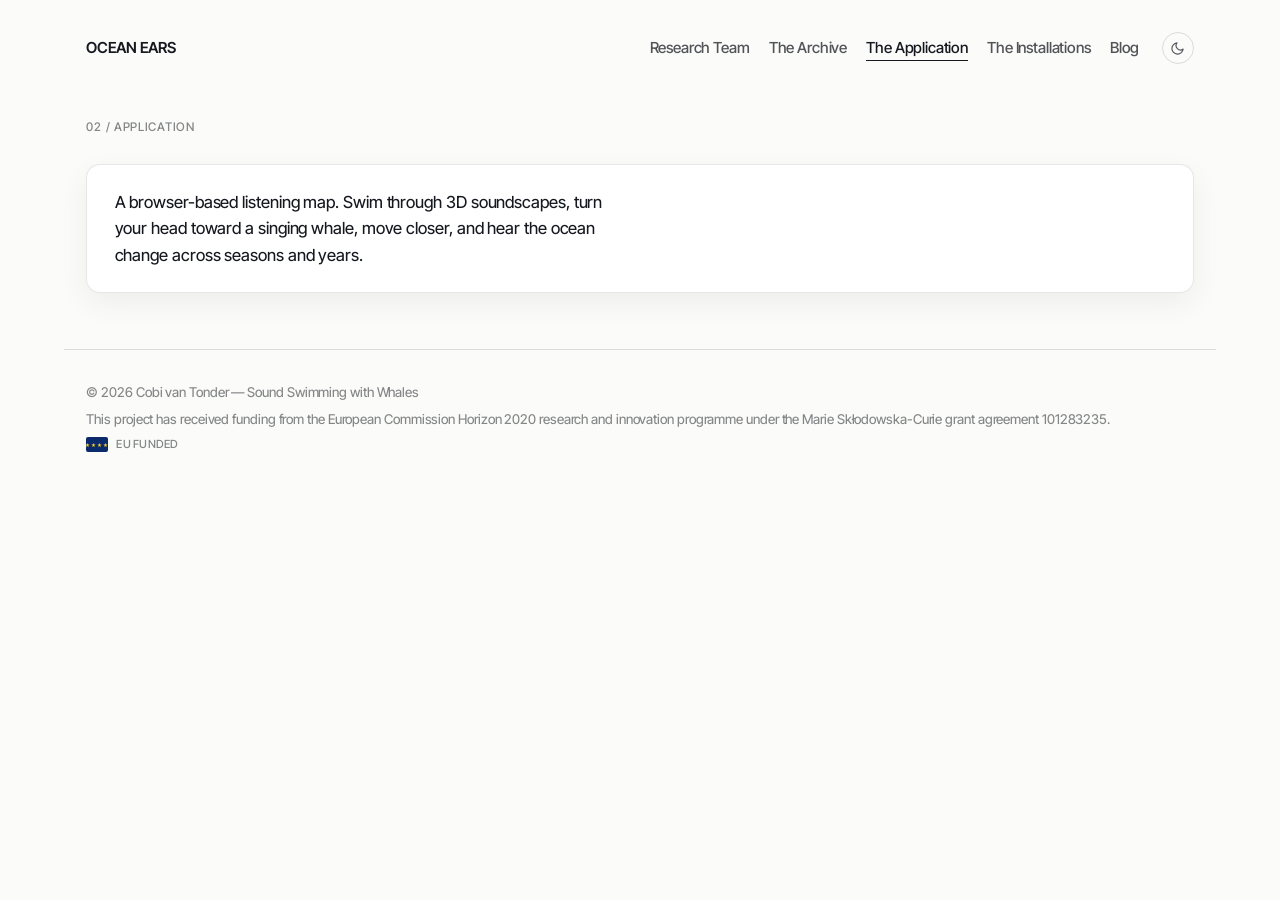
==== application/index.html @ b608d3b4 "Contact email under Cobi van Tonder on the Research Team page; footer line removed Co-Authored-By: C" ====
<!DOCTYPE html>
<html lang="en">
<head>
<meta charset="UTF-8" />
<script>(function(){try{if(localStorage.getItem("theme")==="ocean")document.documentElement.setAttribute("data-theme","ocean");}catch(e){}})();</script>


<meta name="viewport" content="width=device-width, initial-scale=1.0" />
<title>The Application — OCEAN EARS</title>
<meta name="description" content="OCEAN EARS is an immersive listening project that renders the underwater acoustic world of whales in hyperreal spatial detail — making the ocean's hidden soundscape audible, tangible, and worth protecting." />
<link rel="preconnect" href="https://fonts.googleapis.com">
<link rel="preconnect" href="https://fonts.gstatic.com" crossorigin>
<link href="https://fonts.googleapis.com/css2?family=Inter+Tight:wght@400;450;500;600;700&display=swap" rel="stylesheet">
<link rel="stylesheet" href="../assets/site.css">
</head>
<body>

<canvas id="seafield"></canvas>

<div class="topbar">
  <a class="mark" href="../">OCEAN&nbsp;EARS</a>
  <nav>
    <a href="../team/">Research Team</a>
    <a href="../archive/">The Archive</a>
    <a href="../application/" aria-current="page">The Application</a>
    <a href="../installations/">The Installations</a>
    <a href="../blog/">Blog</a>
    <button class="theme-toggle" type="button" aria-label="Switch between paper and ocean" aria-pressed="false"><svg class="sun" viewBox="0 0 24 24"><circle cx="12" cy="12" r="4"/><path d="M12 2v2M12 20v2M2 12h2M20 12h2M4.9 4.9l1.4 1.4M17.7 17.7l1.4 1.4M4.9 19.1l1.4-1.4M17.7 6.3l1.4-1.4"/></svg><svg class="moon" viewBox="0 0 24 24"><path d="M21 12.8A9 9 0 1 1 11.2 3a7 7 0 0 0 9.8 9.8z"/></svg></button>
  </nav>
</div>

<!-- ============ THE APPLICATION ============ -->
<section class="pillar first" id="application">
  <div class="wrap reveal">
    <div class="glass title">
    <div class="n">02 / Application</div>
    </div>
    <div class="prose">
      <p>A browser-based listening map. Swim through 3D soundscapes, turn your head toward a singing whale, move closer, and hear the ocean change across seasons and years.</p>
    </div>
  </div>
</section>


<!-- ============ FOOTER ============ -->
<footer>
  <div class="copyright">&copy; 2026 Cobi van Tonder &mdash; Sound Swimming with Whales</div>
  <div class="funding">This project has received funding from the European Commission Horizon 2020 research and innovation programme under the Marie Sk&#322;odowska-Curie grant agreement 101283235.</div>
  <div class="footflag"><span class="eu"></span> EU&nbsp;FUNDED</div>
</footer>

<script src="../assets/site.js"></script>
</body>
</html>
---- assets/site.css ----
/* OCEAN EARS — calm stylesheet.
   Paper by default; the menu button switches to the Réunion blues (data-theme="ocean").
   Quiet type, one column, cards only where content comes in pieces. */
:root{
  --bg:#fbfbf9; --ink:#15181f; --ink-2:rgba(21,24,31,.74); --ink-3:rgba(21,24,31,.52);
  --rule:rgba(21,24,31,.14); --accent:#1f4590; --accent-soft:rgba(31,69,144,.08);
  --card:#ffffff; --card-edge:rgba(21,24,31,.1); --card-shadow:0 10px 30px rgba(21,24,31,.06);
  /* names still used by the diagrams, tables and blog markup */
  --foam:var(--ink); --foam-dim:var(--ink-2); --foam-faint:var(--ink-3);
  --glow:var(--accent); --glow-2:var(--accent); --glow-soft:var(--accent-soft);
  --line:var(--rule); --line-strong:rgba(21,24,31,.3); --grid-line:rgba(21,24,31,.1);
  --accent-line:rgba(31,69,144,.35); --accent-line-2:rgba(31,69,144,.35); --panel:var(--accent-soft); --hover-row:rgba(31,69,144,.05);
  --scrollbar:rgba(21,24,31,.4); --abyss:#e9ecef;
  --display:"Inter Tight",Helvetica,Arial,sans-serif; --body:"Inter Tight",Helvetica,Arial,sans-serif; --mono:"Inter Tight",Helvetica,Arial,sans-serif;
  --col:50rem; --radius:14px;
}
:root[data-theme="ocean"]{
  --bg:#1f4590; --ink:#eef3fa; --ink-2:rgba(238,243,250,.84); --ink-3:rgba(238,243,250,.62);
  --rule:rgba(238,243,250,.18); --accent:#b9d8ff; --accent-soft:rgba(142,193,255,.14);
  --card:rgba(9,22,52,.42); --card-edge:rgba(142,193,255,.22); --card-shadow:0 20px 50px rgba(2,10,30,.35);
  --line-strong:rgba(238,243,250,.34); --grid-line:rgba(238,243,250,.12); --accent-line:rgba(185,216,255,.4); --accent-line-2:rgba(185,216,255,.4);
  --hover-row:rgba(142,193,255,.06); --scrollbar:rgba(238,243,250,.5); --abyss:#091634;
}
*{box-sizing:border-box;margin:0;padding:0}
html{scroll-behavior:smooth}
body{font-family:var(--body);color:var(--ink);background:var(--bg);line-height:1.65;-webkit-font-smoothing:antialiased;font-size:17px;overflow-x:hidden}
:root[data-theme="ocean"] body{background:linear-gradient(180deg,#2f62b0 0%,#1f4590 22%,#163268 50%,#0f2350 78%,#091634 100%);background-attachment:fixed}
a{color:var(--accent);text-decoration:none}
a:hover{text-decoration:underline;text-underline-offset:3px}
p{text-align:left;hyphens:auto}
img,video{max-width:100%}
.reveal{opacity:1;transform:none}
#seafield{display:none}

/* ---------- header ---------- */
.topbar{max-width:var(--col);margin:0 auto;padding:2rem 1.4rem 0;display:flex;justify-content:space-between;align-items:center;gap:1rem;flex-wrap:wrap}
.topbar .mark{font-family:var(--display);font-size:1.1rem;color:var(--ink);letter-spacing:.02em}
.topbar .mark:hover{text-decoration:none}
.topbar nav{display:flex;gap:1.2rem;flex-wrap:wrap;align-items:center}
.topbar nav a{color:var(--ink-2);font-size:.95rem}
.topbar nav a:hover{color:var(--ink);text-decoration:none}
.topbar nav a[aria-current]{color:var(--ink);border-bottom:1px solid var(--ink)}
.theme-toggle{background:none;border:1px solid var(--rule);border-radius:100px;width:32px;height:32px;display:inline-flex;align-items:center;justify-content:center;cursor:pointer;color:var(--ink-2);padding:0;margin-left:.2rem;flex:none}
.theme-toggle:hover,.theme-toggle:focus-visible{color:var(--ink);border-color:var(--ink-3);outline:none}
.theme-toggle svg{width:15px;height:15px;fill:none;stroke:currentColor;stroke-width:1.8;stroke-linecap:round;stroke-linejoin:round}
.theme-toggle .sun{display:none}.theme-toggle .moon{display:block}
:root[data-theme="ocean"] .theme-toggle .sun{display:block}:root[data-theme="ocean"] .theme-toggle .moon{display:none}

/* ---------- column ---------- */
.wrap,.hero-inner{max-width:var(--col);margin:0 auto;padding:0 1.4rem}
.hero,.block,.pillar,.pillar.first,.map-block,.entry,.glass,.glass.title,.jhead{padding:0;margin:0;background:none;box-shadow:none;border:0;min-height:0;max-width:none;border-radius:0}
.glass::before{display:none}
.caustics,.wavewrap,.scrollcue,.eyebrow{display:none}

/* ---------- type ---------- */
.hero{padding:4.5rem 0 2.6rem}
h1.title{font-family:var(--display);font-weight:400;font-size:clamp(2rem,4.2vw,2.9rem);line-height:1.1;letter-spacing:-.005em;text-shadow:none;white-space:nowrap}
h1.title .a{display:inline}
h1.title .a+.a::before{content:" "}
.subtitle{font-family:var(--display);font-style:italic;font-weight:300;font-size:1.25rem;color:var(--ink-2);margin-top:.4rem}
.pillar .subtitle{font-size:1.15rem;margin:.1rem 0 1.4rem}
.lede{max-width:none;margin-top:1.4rem;font-size:1.08rem;color:var(--ink-2)}
h2{font-family:var(--display);font-weight:400;font-size:1.55rem;line-height:1.25;margin:2.8rem 0 .9rem;max-width:none;letter-spacing:0}
.glass.title h2,.pillar h2{margin-top:0}
h3{font-family:var(--display);font-weight:400;font-size:1.25rem;margin:1.8rem 0 .5rem}
.label,.pillar .n,.meta,.back,.year,.credit .h,.credit-line,figcaption,.share .h,.pn .k,.person .role{font-family:var(--mono);font-size:.76rem;letter-spacing:.1em;text-transform:uppercase;color:var(--ink-3)}
.label{margin-bottom:.5rem}
.meta{display:flex;flex-wrap:wrap;gap:.3rem 1.1rem}
.meta time{color:var(--ink-2)}
.soon{display:inline-block;font-family:var(--mono);font-size:.72rem;letter-spacing:.1em;text-transform:uppercase;color:var(--ink-3);border:1px solid var(--rule);border-radius:100px;padding:.22rem .65rem;margin:.3rem 0 .9rem}
.pillar.first{padding-top:3.4rem}
.pillar h2,.entry-head h1,.jhead h1{font-size:1.75rem}
.prose{max-width:none}
.prose p{font-size:1.04rem;line-height:1.75;margin:0 0 1.15rem;color:var(--ink)}
.prose p:last-child{margin-bottom:0}
.prose p strong{font-weight:600}.prose em{color:var(--ink);font-style:italic}
.prose h3:first-child{margin-top:0}
.prose blockquote{border-left:2px solid var(--rule);padding-left:1.1rem;margin:1.6rem 0;font-family:var(--display);font-style:italic;font-size:1.2rem;color:var(--ink-2)}
.prose a{border-bottom:0}
.block{padding-bottom:1.2rem}

/* ---------- quiet cards ---------- */
.qcard,.facet,.card,.person,.pillar .prose,.entry .prose,.infogram-wrap,.table-wrap,.whales-block,.glass.foot,.extras,.map-card{
  background:var(--card);border:1px solid var(--card-edge);box-shadow:var(--card-shadow);border-radius:var(--radius)}
:root[data-theme="ocean"] .facet,:root[data-theme="ocean"] .card,:root[data-theme="ocean"] .person,:root[data-theme="ocean"] .pillar .prose,:root[data-theme="ocean"] .entry .prose,:root[data-theme="ocean"] .infogram-wrap,:root[data-theme="ocean"] .table-wrap,:root[data-theme="ocean"] .whales-block,:root[data-theme="ocean"] .glass.foot,:root[data-theme="ocean"] .extras,:root[data-theme="ocean"] .map-card{-webkit-backdrop-filter:blur(12px);backdrop-filter:blur(12px)}
.block .prose{background:none;border:0;box-shadow:none;padding:0}
.pillar .prose,.entry .prose{padding:1.5rem 1.7rem;margin:0 0 1.1rem}
.whales-block .prose{background:none;border:0;box-shadow:none;padding:0;margin:1.1rem 0 0}
/* home: three facets */
.facets{display:grid;grid-template-columns:repeat(3,1fr);gap:1rem;margin:1.6rem 0 .6rem}
.facet{display:block;padding:1.3rem 1.35rem 1.4rem;color:inherit;text-decoration:none;transition:transform .3s}
.facet:hover{transform:translateY(-2px);text-decoration:none}
.facet h3{margin:0 0 .35rem;font-size:1.2rem}
.facet p{margin:0;color:var(--ink-2);font-size:.95rem;line-height:1.55}
/* team */
.team{display:grid;grid-template-columns:repeat(3,1fr);gap:1rem;margin:0 0 1.1rem}
.person{padding:1.2rem 1.3rem;transition:none}
.person h3{margin:.3rem 0 .3rem;font-size:1.15rem}.person h3 a{color:var(--ink);border:0}
.person p{color:var(--ink-2);font-size:.95rem}
.inst{margin:0;color:var(--ink-2);font-size:1rem}
/* archive extras */
.extras{padding:1.4rem 1.6rem;margin:0 0 1.1rem}
.credit{margin:0;padding:0;border:0}
.chips{display:flex;flex-wrap:wrap;gap:.5rem;margin-top:.6rem}
.chip{font-family:var(--mono);font-size:.76rem;border:1px solid var(--rule);border-radius:100px;padding:.32rem .75rem;color:var(--ink-2);background:none}
.btn{display:inline-block;margin:1.4rem 0 0;font-family:var(--mono);font-size:.8rem;letter-spacing:.08em;text-transform:uppercase;color:var(--bg);background:var(--ink);padding:.75rem 1.1rem;border-radius:4px}
.btn:hover{text-decoration:none;background:var(--accent);color:#fff}
:root[data-theme="ocean"] .btn{color:#0f2350;background:var(--accent)}
.accordion{margin-top:1.6rem;border:0;border-top:1px solid var(--rule);border-radius:0;background:none}
.accordion summary{list-style:none;cursor:pointer;padding:.9rem 0;display:flex;justify-content:space-between;font-family:var(--mono);font-size:.8rem;letter-spacing:.08em;text-transform:uppercase;color:var(--ink)}
.accordion summary::-webkit-details-marker{display:none}
.accordion summary .plus{transition:transform .3s}.accordion[open] summary .plus{transform:rotate(45deg)}
.accordion .body{padding:0 0 .6rem}.accordion .body p{color:var(--ink-2);font-size:.98rem;margin-bottom:.8rem;max-width:none}
/* listening map */
.map-block{padding-bottom:1.5rem}
.map-card{position:relative;overflow:hidden;margin-top:0}
.map-card .grid-svg{display:block;width:100%;height:auto}
.map-overlay{position:absolute;inset:0;display:flex;flex-direction:column;justify-content:flex-end;padding:1.6rem;gap:.3rem;background:linear-gradient(180deg,transparent 45%,var(--card))}
.map-overlay h3{margin:0;font-size:1.3rem}
.map-overlay p{color:var(--ink-2);font-size:.95rem;max-width:48ch}
.map-card text{fill:var(--ink-3)}

/* ---------- figures, diagrams, tables ---------- */
figure{margin:1.1rem 0}
figure img,figure video,.gallery img,.cover img{display:block;width:100%;height:auto;border:0;border-radius:var(--radius);box-shadow:var(--card-shadow)}
figcaption{margin-top:.55rem;text-transform:none;letter-spacing:.02em;font-size:.82rem;line-height:1.5}
.infogram-wrap{padding:1.1rem 1rem .5rem;margin:0 0 1.1rem;overflow-x:auto;position:relative;scrollbar-width:thin;scrollbar-color:var(--scrollbar) transparent}
.infogram{display:block;width:100%;min-width:640px;height:auto}
.infogram.whales{min-width:720px}
.scroll-hint{display:none}
.table-wrap{padding:1.3rem 1.4rem .9rem;margin:0 0 1.1rem;overflow-x:auto}
table.plain{width:100%;min-width:720px;border-collapse:collapse;font-size:.9rem;line-height:1.5}
table.plain caption{text-align:left;font-family:var(--mono);font-size:.76rem;letter-spacing:.1em;text-transform:uppercase;color:var(--ink-3);padding:0 0 .8rem}
table.plain th{font-family:var(--mono);font-weight:500;font-size:.72rem;letter-spacing:.08em;text-transform:uppercase;color:var(--ink-3);text-align:left;padding:.55rem .65rem;border-bottom:1px solid var(--ink-3)}
table.plain td{vertical-align:top;padding:.65rem;border-bottom:1px solid var(--rule);color:var(--ink-2);text-align:left}
table.plain td:first-child{font-family:var(--mono);color:var(--ink);white-space:nowrap}
table.plain tr:hover td{background:var(--hover-row)}
.whales-block{padding:1.5rem 1.7rem;margin:0 0 1.1rem}
.whales-block h3{margin-top:0}
.keyterms p{font-size:.93rem;color:var(--ink-2)}
.refs{margin:1.2rem 0 0;padding-left:1.3rem;font-size:.88rem;line-height:1.55;color:var(--ink-2)}
.refs li{margin-bottom:.45rem;text-align:left}
.refs a{overflow-wrap:anywhere}

/* ---------- blog ---------- */
.jhead{padding:3.2rem 0 .4rem}
.jhead h1,.jhead h1.small{font-family:var(--display);font-weight:400;font-size:1.35rem;line-height:1.2;letter-spacing:.01em;text-shadow:none;margin:0}
.year{margin:1.2rem 0 .8rem;display:block}
.year::after{display:none}
.cards{display:grid;grid-template-columns:1fr 1fr;gap:1rem;margin:0 0 1.5rem}
.card{display:flex;flex-direction:column;overflow:hidden;color:inherit;text-decoration:none;transition:transform .3s}
.card:hover{transform:translateY(-2px);text-decoration:none}
.card img,.card .card-video{display:block;width:100%;aspect-ratio:16/9;object-fit:cover;border-radius:0;box-shadow:none;margin:0}
.card .body{padding:1.05rem 1.2rem 1.25rem;display:flex;flex-direction:column;gap:.45rem}
.card h2{font-size:1.2rem;margin:.1rem 0 0;line-height:1.3}
.card p{color:var(--ink-2);font-size:.95rem;line-height:1.55;margin:0}
.card .more{display:none}
.card.noimg .body{padding-top:1.3rem}
.tags{display:flex;gap:.45rem;flex-wrap:wrap;margin-top:.5rem}
.tag{font-family:var(--mono);font-size:.7rem;letter-spacing:.08em;text-transform:uppercase;color:var(--ink-3);border:1px solid var(--rule);border-radius:100px;padding:.22rem .55rem;background:none}
.entry{padding:3.2rem 0 1.5rem}
.narrow{max-width:none}
.back{display:inline-block;margin-bottom:1.6rem}
.entry-head{margin-bottom:1.4rem}
.entry-head h1{font-family:var(--display);font-weight:400;line-height:1.2;margin:.45rem 0 0;text-shadow:none}
.entry-head .stand{font-family:var(--display);font-style:italic;font-weight:300;font-size:1.15rem;color:var(--ink-2);margin-top:.5rem}
.entry .video{margin:0 0 1.1rem}
.entry .video video{width:100%;border-radius:var(--radius);box-shadow:var(--card-shadow);background:#000}
.entry .cover{margin:0 0 1.1rem}
.gallery{display:grid;grid-template-columns:repeat(4,1fr);gap:.6rem;margin:0 0 1.1rem}
.gallery img{aspect-ratio:1/1;object-fit:cover;cursor:zoom-in;border-radius:8px;box-shadow:none;transition:opacity .3s}
.gallery img:hover{opacity:.88}
.gallery.natural{grid-template-columns:1fr 1fr}.gallery.natural img{aspect-ratio:auto}
.gallery.natural[data-n="1"]{grid-template-columns:1fr}
.gallery.flyer{max-width:560px;margin:0 auto 1.1rem}.gallery.flyer img{aspect-ratio:auto}
.credit-line{text-transform:none;letter-spacing:.02em;margin:-.5rem 0 1.1rem;text-align:right}
.glass.foot{padding:1.3rem 1.6rem 1.4rem;margin:0 0 1.1rem}
.share{margin:0;padding:0;border:0}
.share .row{display:flex;flex-wrap:wrap;gap:.55rem;margin-top:.6rem}
.sbtn{display:inline-flex;align-items:center;gap:.5rem;font-family:var(--mono);font-size:.76rem;letter-spacing:.06em;text-transform:uppercase;color:var(--ink-2);border:1px solid var(--rule);border-radius:100px;padding:.5rem .9rem;background:none;cursor:pointer;text-decoration:none}
.sbtn:hover{color:var(--ink);border-color:var(--ink-3);text-decoration:none}
.sbtn svg{width:14px;height:14px;fill:currentColor}.sbtn.native{display:none}
.pn{display:grid;grid-template-columns:1fr 1fr;gap:1rem;margin-top:1.2rem;padding-top:1.2rem;border-top:1px solid var(--rule)}
.pn a{color:inherit;border:0;padding:0;background:none;text-decoration:none}
.pn a:hover .t{text-decoration:underline;text-underline-offset:3px}
.pn .t{font-family:var(--display);font-size:1.05rem}
.pn .next{text-align:right}
/* lightbox */
.lb{position:fixed;inset:0;z-index:50;background:rgba(251,251,249,.97);display:none;align-items:center;justify-content:center;flex-direction:column;padding:3rem 4.5rem}
:root[data-theme="ocean"] .lb{background:rgba(9,22,52,.96)}
.lb.open{display:flex}.lb img{max-width:100%;max-height:80vh;border-radius:4px}
.lb .cap{font-size:.85rem;color:var(--ink-2);margin-top:1rem;text-align:center;max-width:70ch}
.lb button{position:absolute;background:none;border:1px solid var(--rule);color:var(--ink);border-radius:50%;width:44px;height:44px;cursor:pointer;font-size:1.2rem;font-family:var(--mono)}
.lb .x{top:1.4rem;right:1.4rem}.lb .p{left:1.2rem;top:50%;transform:translateY(-50%)}.lb .nx{right:1.2rem;top:50%;transform:translateY(-50%)}

/* ---------- footer ---------- */
footer{max-width:var(--col);margin:3.5rem auto 0;padding:1.6rem 1.4rem 3rem;border-top:1px solid var(--rule);display:block;font-size:.84rem;color:var(--ink-3);line-height:1.6}
.copyright,.funding,.footflag{grid-column:auto;justify-self:auto;text-align:left;max-width:none;margin-top:.35rem}
.footflag{display:flex;align-items:center;gap:.5rem;font-family:var(--mono);font-size:.7rem;letter-spacing:.1em}
.eu{width:22px;height:15px;border-radius:2px;background:#0a2a6c;position:relative;overflow:hidden;flex:none}
.eu::after{content:"\2605\2605\2605\2605\2605\2605";position:absolute;inset:0;display:flex;align-items:center;justify-content:center;color:#ffd617;font-size:5px;letter-spacing:1px;line-height:6px}

/* ---------- phones ---------- */
@media(max-width:760px){
  .facets,.team,.cards{grid-template-columns:1fr}
  .gallery{grid-template-columns:repeat(3,1fr)}
  .topbar{padding-top:1.4rem;flex-direction:column;align-items:flex-start;gap:.5rem}
  .topbar nav{gap:.2rem 1rem}
  .hero{padding-top:2.8rem}
  h1.title{white-space:normal}
  .pillar .prose,.entry .prose,.whales-block{padding:1.2rem 1.15rem}
  .glass.foot{padding:1.1rem 1.15rem}
  .pn{grid-template-columns:1fr}.pn .next{text-align:left}
  .lb{padding:4.5rem 1rem 2rem}
  /* table restacks */
  .table-wrap{overflow:visible}
  table.plain{min-width:0;display:block}
  table.plain thead{display:none}
  table.plain tbody,table.plain tr,table.plain td{display:block;width:100%}
  table.plain tr{border:1px solid var(--rule);border-radius:8px;padding:.3rem .9rem .7rem;margin-bottom:.8rem}
  table.plain td{border:0;padding:.4rem 0;white-space:normal}
  table.plain td:first-child{font-size:1rem;color:var(--accent);padding:.45rem 0 .25rem;border-bottom:1px solid var(--rule);margin-bottom:.25rem}
  table.plain td:not(:first-child)::before{content:attr(data-label);display:block;font-family:var(--mono);font-size:.68rem;letter-spacing:.12em;text-transform:uppercase;color:var(--ink-3);margin-bottom:.1rem}
  table.plain tr:hover td{background:none}
  .scroll-hint{display:flex;align-items:center;gap:.5rem;justify-content:flex-end;font-family:var(--mono);font-size:.72rem;letter-spacing:.12em;text-transform:uppercase;color:var(--ink-2);margin:-.6rem 0 1.1rem}
  .scroll-hint svg{width:20px;height:20px;stroke:currentColor;fill:none;stroke-width:2;stroke-linecap:round;stroke-linejoin:round}
}
@media(max-width:520px){.gallery{grid-template-columns:1fr 1fr}}
@media(prefers-reduced-motion:reduce){*{animation:none!important;transition:none!important}}
/* pages whose only heading is the small label */
.glass.title .label:last-child,.glass.title .n:last-child{margin-bottom:1.6rem}

/* =====================================================================
   TYPE: one tight grotesque for everything
   ===================================================================== */
body{font-weight:450;letter-spacing:-.005em}
h1,h2,h3,h1.title,.pillar h2,.entry-head h1,.jhead h1,.facet h3,.person h3,.card h2,.pn .t,.map-overlay h3,.whales-block h3,.prose h3{font-weight:600;letter-spacing:-.025em;font-style:normal}
h1.title{font-size:clamp(1.9rem,4vw,2.7rem)}
.subtitle,.pillar .subtitle,.entry-head .stand,.prose blockquote{font-style:normal;font-weight:450;letter-spacing:-.01em}
.topbar .mark{font-weight:600;letter-spacing:-.02em;text-transform:uppercase;font-size:.95rem}
.topbar nav a{font-weight:500;letter-spacing:-.01em}
.label,.pillar .n,.meta,.back,.year,.credit .h,.credit-line,figcaption,.share .h,.pn .k,.person .role,.soon,.tag,.chip,.btn,.sbtn,table.plain caption,table.plain th,table.plain td:first-child,.accordion summary,.footflag,.refs,.scroll-hint{letter-spacing:.02em;font-weight:500}
.label,.pillar .n,.meta,.back,.year,.person .role,.share .h,.pn .k{font-size:.74rem;letter-spacing:.06em}
.tag,.chip,.soon{letter-spacing:.04em}
.prose p{font-weight:450;letter-spacing:-.005em;line-height:1.6}
.lede{font-weight:450}
.infogram text{font-family:var(--body)!important;letter-spacing:0!important}

/* =====================================================================
   ADAPTIVE WIDTH AND COLUMNS: wider screens get a wider column and
   text flowing into two, then three newspaper columns
   ===================================================================== */
@media(min-width:1000px){
  :root{--col:min(1360px,90vw)}
  .pillar .prose,.entry .prose,.block .prose,.whales-block .prose,.accordion .body{column-count:2;column-gap:2.6rem}
  .prose h3,.prose blockquote{break-inside:avoid}
  .prose h3:first-child{column-span:all}
  .prose p{orphans:3;widows:3}
  .lede{max-width:60ch}
  h1.title{font-size:2.9rem}
}
@media(min-width:1500px){
  .pillar .prose,.entry .prose,.block .prose,.whales-block .prose{column-count:3;column-gap:2.8rem}
  .cards{grid-template-columns:repeat(3,1fr)}
  .gallery{grid-template-columns:repeat(6,1fr)}
  .gallery.natural{grid-template-columns:repeat(3,1fr)}
}
.meta .no{color:var(--ink-3);font-size:.7rem;letter-spacing:.08em}
footer .contact{margin-top:.35rem}
.person .mail{margin:-.1rem 0 .5rem;font-size:.86rem;overflow-wrap:anywhere}
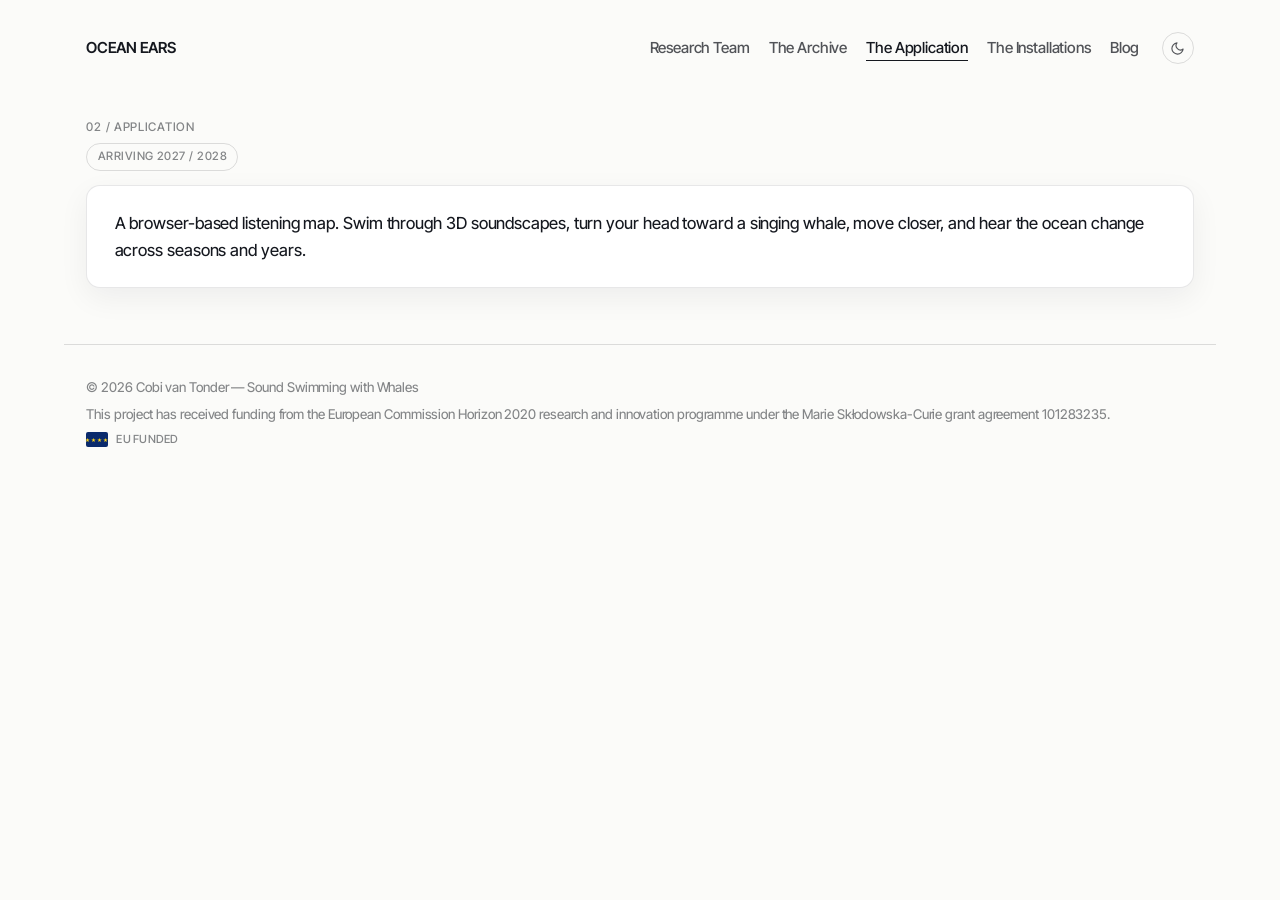
==== commit 038d4c85: "Archive and Application: Arriving 2027 / 2028 note restored Co-Authored-By: Claude Fable 5.1 <norepl" ====
--- a/application/index.html
+++ b/application/index.html
@@ -34,6 +34,7 @@
   <div class="wrap reveal">
     <div class="glass title">
     <div class="n">02 / Application</div>
+    <span class="soon">Arriving 2027 / 2028</span>
     </div>
     <div class="prose">
       <p>A browser-based listening map. Swim through 3D soundscapes, turn your head toward a singing whale, move closer, and hear the ocean change across seasons and years.</p>
--- a/assets/site.css
+++ b/assets/site.css
@@ -268,3 +268,14 @@
 .meta .no{color:var(--ink-3);font-size:.7rem;letter-spacing:.08em}
 footer .contact{margin-top:.35rem}
 .person .mail{margin:-.1rem 0 .5rem;font-size:.86rem;overflow-wrap:anywhere}
+/* team: roles reserve two lines so the names align across the row */
+.person .role{display:block;min-height:2.6em;line-height:1.3}
+@media(max-width:760px){.person .role{min-height:0}}
+/* single-paragraph blocks stay in one column */
+@media(min-width:1000px){
+  .pillar .prose:not(:has(> p:nth-of-type(2))),.entry .prose:not(:has(> p:nth-of-type(2))),.block .prose:not(:has(> p:nth-of-type(2))){column-count:1}
+}
+/* the author's voice: a set-apart passage */
+.prose blockquote.voice{border-left:2px solid var(--accent);padding:.2rem 0 .2rem 1.2rem;margin:0 0 1.6rem;font-size:1.12rem;line-height:1.55;color:var(--ink);break-inside:avoid;column-span:all}
+.prose blockquote.voice p{margin:0 0 .6rem;font-size:inherit;line-height:inherit;font-style:italic;font-weight:450}
+.prose blockquote.voice p:last-child{margin-bottom:0}
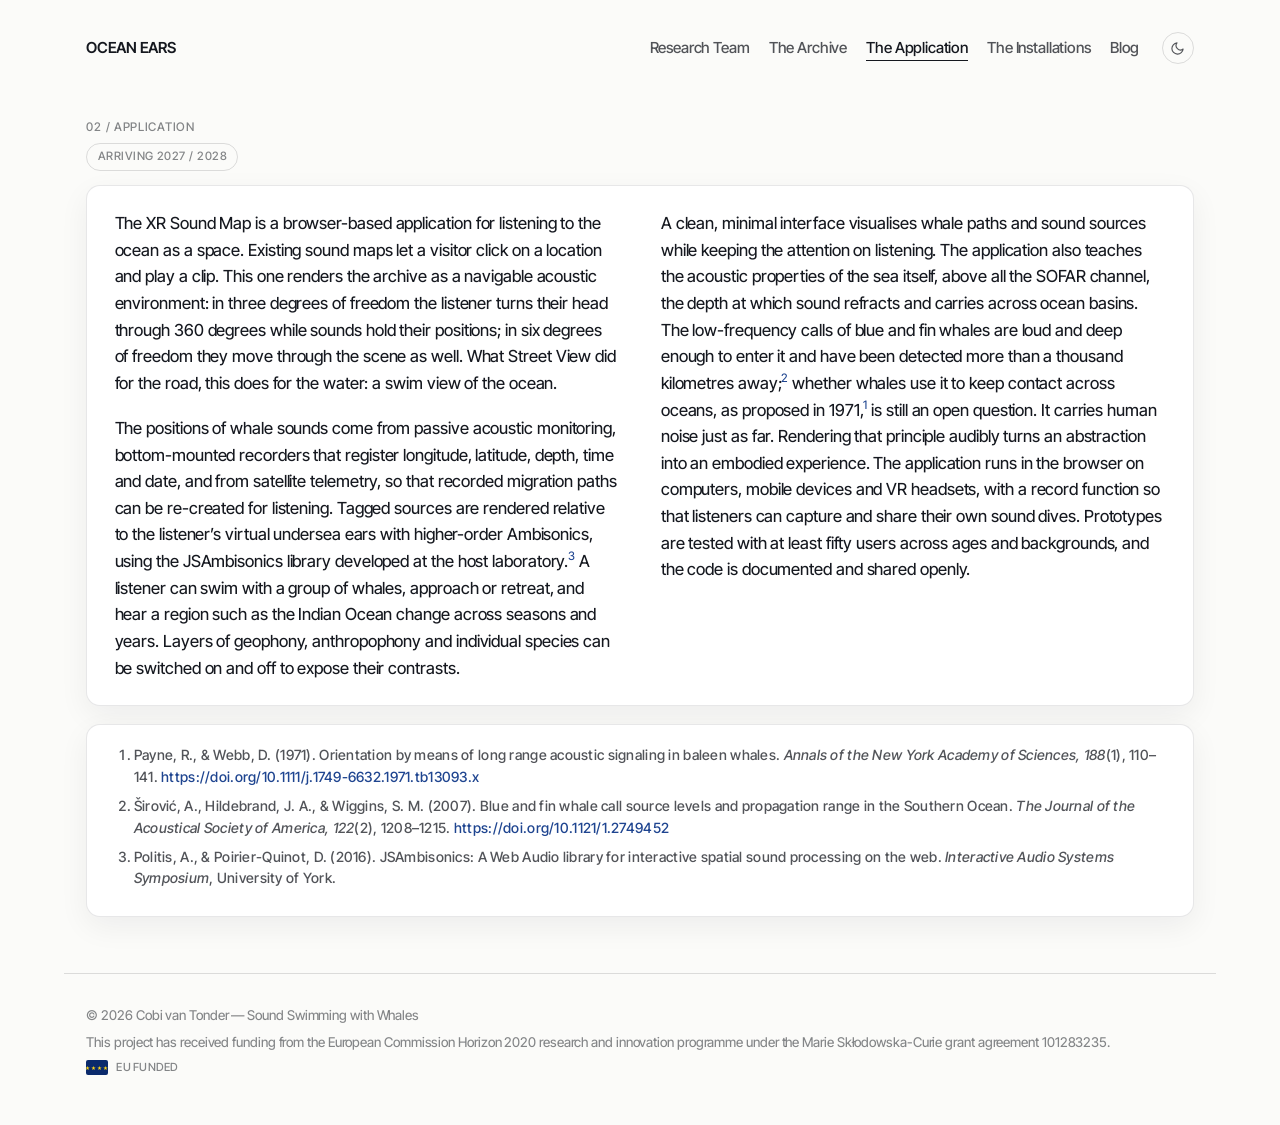
==== commit f83e2034: "Application: XR Sound Map description with SOFAR wording qualified and references Co-Authored-By: Cl" ====
--- a/application/index.html
+++ b/application/index.html
@@ -37,7 +37,16 @@
     <span class="soon">Arriving 2027 / 2028</span>
     </div>
     <div class="prose">
-      <p>A browser-based listening map. Swim through 3D soundscapes, turn your head toward a singing whale, move closer, and hear the ocean change across seasons and years.</p>
+      <p>The XR Sound Map is a browser-based application for listening to the ocean as a space. Existing sound maps let a visitor click on a location and play a clip. This one renders the archive as a navigable acoustic environment: in three degrees of freedom the listener turns their head through 360 degrees while sounds hold their positions; in six degrees of freedom they move through the scene as well. What Street View did for the road, this does for the water: a swim view of the ocean.</p>
+      <p>The positions of whale sounds come from passive acoustic monitoring, bottom-mounted recorders that register longitude, latitude, depth, time and date, and from satellite telemetry, so that recorded migration paths can be re-created for listening. Tagged sources are rendered relative to the listener&rsquo;s virtual undersea ears with higher-order Ambisonics, using the JSAmbisonics library developed at the host laboratory.<sup>3</sup> A listener can swim with a group of whales, approach or retreat, and hear a region such as the Indian Ocean change across seasons and years. Layers of geophony, anthropophony and individual species can be switched on and off to expose their contrasts.</p>
+      <p>A clean, minimal interface visualises whale paths and sound sources while keeping the attention on listening. The application also teaches the acoustic properties of the sea itself, above all the SOFAR channel, the depth at which sound refracts and carries across ocean basins. The low-frequency calls of blue and fin whales are loud and deep enough to enter it and have been detected more than a thousand kilometres away;<sup>2</sup> whether whales use it to keep contact across oceans, as proposed in 1971,<sup>1</sup> is still an open question. It carries human noise just as far. Rendering that principle audibly turns an abstraction into an embodied experience. The application runs in the browser on computers, mobile devices and VR headsets, with a record function so that listeners can capture and share their own sound dives. Prototypes are tested with at least fifty users across ages and backgrounds, and the code is documented and shared openly.</p>
+    </div>
+    <div class="refs-block">
+      <ol class="refs">
+        <li>Payne, R., &amp; Webb, D. (1971). Orientation by means of long range acoustic signaling in baleen whales. <em>Annals of the New York Academy of Sciences, 188</em>(1), 110–141. <a href="https://doi.org/10.1111/j.1749-6632.1971.tb13093.x" target="_blank" rel="noopener">https://doi.org/10.1111/j.1749-6632.1971.tb13093.x</a></li>
+        <li>Širović, A., Hildebrand, J. A., &amp; Wiggins, S. M. (2007). Blue and fin whale call source levels and propagation range in the Southern Ocean. <em>The Journal of the Acoustical Society of America, 122</em>(2), 1208–1215. <a href="https://doi.org/10.1121/1.2749452" target="_blank" rel="noopener">https://doi.org/10.1121/1.2749452</a></li>
+        <li>Politis, A., &amp; Poirier-Quinot, D. (2016). JSAmbisonics: A Web Audio library for interactive spatial sound processing on the web. <em>Interactive Audio Systems Symposium</em>, University of York.</li>
+      </ol>
     </div>
   </div>
 </section>
--- a/assets/site.css
+++ b/assets/site.css
@@ -279,3 +279,43 @@
 .prose blockquote.voice{border-left:2px solid var(--accent);padding:.2rem 0 .2rem 1.2rem;margin:0 0 1.6rem;font-size:1.12rem;line-height:1.55;color:var(--ink);break-inside:avoid;column-span:all}
 .prose blockquote.voice p{margin:0 0 .6rem;font-size:inherit;line-height:inherit;font-style:italic;font-weight:450}
 .prose blockquote.voice p:last-child{margin-bottom:0}
+/* contact: address shown, copy button, quiet mail-app link */
+.contact-block{margin-top:1.4rem}
+.contact-block .h{font-family:var(--mono);font-size:.74rem;letter-spacing:.06em;text-transform:uppercase;color:var(--ink-3);font-weight:500;margin-bottom:.5rem}
+.contact-block .row{display:flex;flex-wrap:wrap;align-items:center;gap:.6rem 1rem}
+.addr{font-weight:500;color:var(--ink);overflow-wrap:anywhere;user-select:all}
+.copy-btn{font-family:var(--body);font-size:.8rem;letter-spacing:.02em;font-weight:500;color:var(--bg);background:var(--ink);border:0;border-radius:4px;padding:.5rem .8rem;cursor:pointer}
+.copy-btn:hover{background:var(--accent);color:#fff}
+.copy-btn.done{background:var(--accent);color:#fff}
+:root[data-theme="ocean"] .copy-btn{color:#0f2350;background:var(--accent)}
+.copy-btn.small{font-size:.72rem;padding:.25rem .55rem;vertical-align:middle;margin-left:.3rem}
+.mail-link{font-size:.85rem;color:var(--ink-3)}
+.mail-link:hover{color:var(--accent)}
+.person .mail .addr{font-weight:450;font-size:.86rem}
+
+/* =====================================================================
+   WATER: the landing page keeps the ocean, whatever the toggle says
+   ===================================================================== */
+body.water{
+  --bg:#1f4590; --ink:#eef3fa; --ink-2:rgba(238,243,250,.84); --ink-3:rgba(238,243,250,.62);
+  --rule:rgba(238,243,250,.18); --accent:#b9d8ff; --accent-soft:rgba(142,193,255,.14);
+  --card:rgba(9,22,52,.42); --card-edge:rgba(142,193,255,.22); --card-shadow:0 20px 50px rgba(2,10,30,.35);
+  --line-strong:rgba(238,243,250,.34); --grid-line:rgba(238,243,250,.12); --accent-line:rgba(185,216,255,.4); --accent-line-2:rgba(185,216,255,.4);
+  --hover-row:rgba(142,193,255,.06); --scrollbar:rgba(238,243,250,.5); --abyss:#091634;
+  background:linear-gradient(180deg,#2f62b0 0%,#1f4590 22%,#163268 50%,#0f2350 78%,#091634 100%);background-attachment:fixed;
+}
+body.water #seafield{display:block;position:fixed;inset:0;width:100%;height:100%;z-index:0;pointer-events:none}
+body.water .topbar,body.water .hero,body.water section,body.water footer{position:relative;z-index:1}
+body.water .facet,body.water .map-card{-webkit-backdrop-filter:blur(12px);backdrop-filter:blur(12px)}
+body.water .btn{color:#0f2350;background:var(--accent)}
+body.water .theme-toggle{display:none}
+/* soft waves behind the title */
+body.water .hero{position:relative;overflow:visible}
+body.water .wavewrap{display:block;position:absolute;left:-2%;right:-2%;top:50%;transform:translateY(-50%);z-index:-1;pointer-events:none;opacity:.45}
+body.water .wavewrap svg{width:100%;height:260px;display:block}
+body.water .sng{fill:none;stroke-linecap:round}
+body.water #w1{stroke:rgba(142,193,255,.85)}body.water #w2{stroke:rgba(185,216,255,.5)}body.water #w3{stroke:rgba(165,190,227,.28)}
+body.water .hero-inner{position:relative;z-index:1}
+.refs-block{margin:0 0 1.1rem;padding:1.2rem 1.6rem;background:var(--card);border:1px solid var(--card-edge);box-shadow:var(--card-shadow);border-radius:var(--radius)}
+.refs-block .refs{margin:0}
+sup{font-size:.7em;line-height:0;color:var(--accent)}
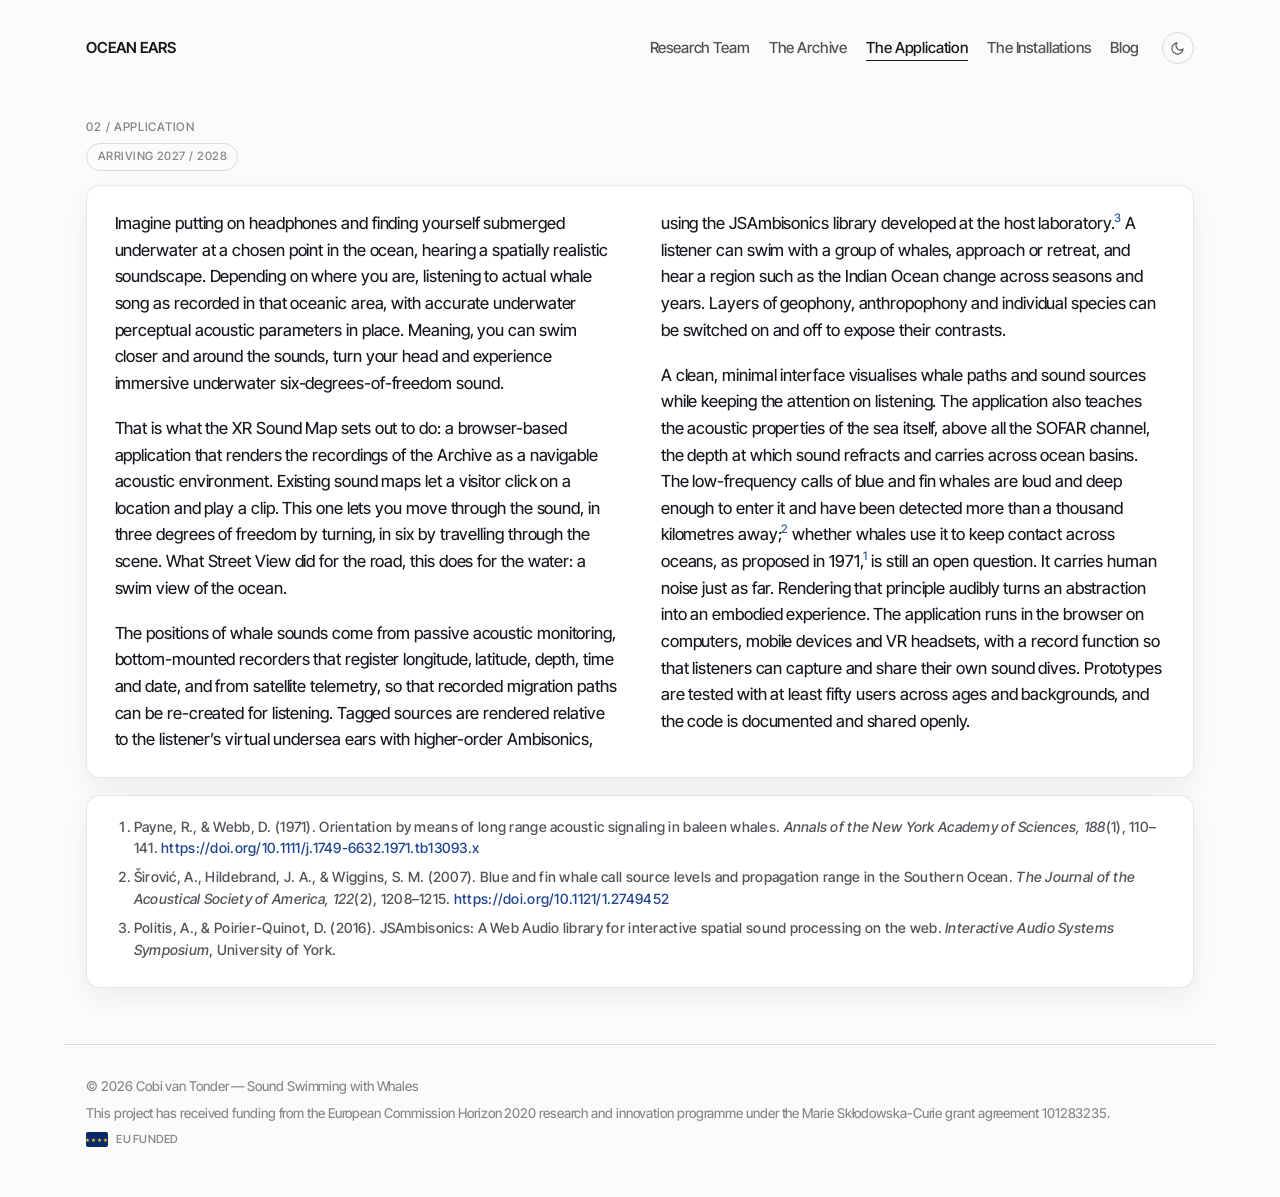
==== commit 5ad80b06: "Application: opening in the author's words Co-Authored-By: Claude Fable 5.1 <noreply@anthropic.com>" ====
--- a/application/index.html
+++ b/application/index.html
@@ -37,7 +37,8 @@
     <span class="soon">Arriving 2027 / 2028</span>
     </div>
     <div class="prose">
-      <p>The XR Sound Map is a browser-based application for listening to the ocean as a space. Existing sound maps let a visitor click on a location and play a clip. This one renders the archive as a navigable acoustic environment: in three degrees of freedom the listener turns their head through 360 degrees while sounds hold their positions; in six degrees of freedom they move through the scene as well. What Street View did for the road, this does for the water: a swim view of the ocean.</p>
+      <p>Imagine putting on headphones and finding yourself submerged underwater at a chosen point in the ocean, hearing a spatially realistic soundscape. Depending on where you are, listening to actual whale song as recorded in that oceanic area, with accurate underwater perceptual acoustic parameters in place. Meaning, you can swim closer and around the sounds, turn your head and experience immersive underwater six-degrees-of-freedom sound.</p>
+      <p>That is what the XR Sound Map sets out to do: a browser-based application that renders the recordings of the Archive as a navigable acoustic environment. Existing sound maps let a visitor click on a location and play a clip. This one lets you move through the sound, in three degrees of freedom by turning, in six by travelling through the scene. What Street View did for the road, this does for the water: a swim view of the ocean.</p>
       <p>The positions of whale sounds come from passive acoustic monitoring, bottom-mounted recorders that register longitude, latitude, depth, time and date, and from satellite telemetry, so that recorded migration paths can be re-created for listening. Tagged sources are rendered relative to the listener&rsquo;s virtual undersea ears with higher-order Ambisonics, using the JSAmbisonics library developed at the host laboratory.<sup>3</sup> A listener can swim with a group of whales, approach or retreat, and hear a region such as the Indian Ocean change across seasons and years. Layers of geophony, anthropophony and individual species can be switched on and off to expose their contrasts.</p>
       <p>A clean, minimal interface visualises whale paths and sound sources while keeping the attention on listening. The application also teaches the acoustic properties of the sea itself, above all the SOFAR channel, the depth at which sound refracts and carries across ocean basins. The low-frequency calls of blue and fin whales are loud and deep enough to enter it and have been detected more than a thousand kilometres away;<sup>2</sup> whether whales use it to keep contact across oceans, as proposed in 1971,<sup>1</sup> is still an open question. It carries human noise just as far. Rendering that principle audibly turns an abstraction into an embodied experience. The application runs in the browser on computers, mobile devices and VR headsets, with a record function so that listeners can capture and share their own sound dives. Prototypes are tested with at least fifty users across ages and backgrounds, and the code is documented and shared openly.</p>
     </div>
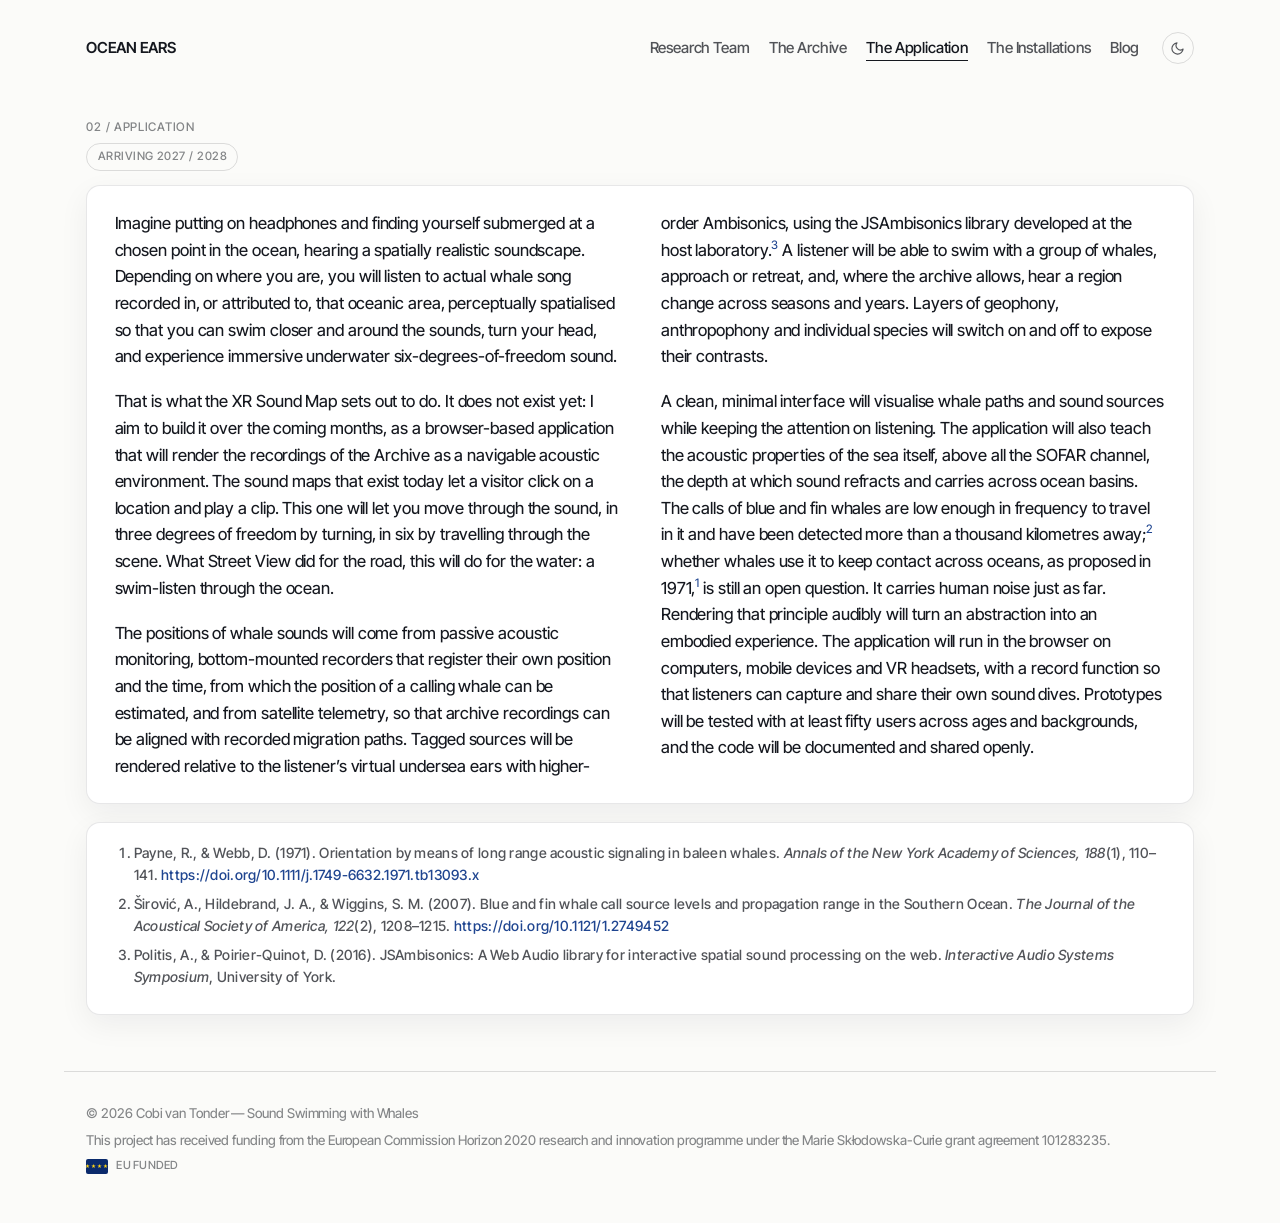
==== commit e05b5301: "Application: future tense, swim-listen, qualified positional and acoustic claims Co-Authored-By: Cla" ====
--- a/application/index.html
+++ b/application/index.html
@@ -37,10 +37,10 @@
     <span class="soon">Arriving 2027 / 2028</span>
     </div>
     <div class="prose">
-      <p>Imagine putting on headphones and finding yourself submerged underwater at a chosen point in the ocean, hearing a spatially realistic soundscape. Depending on where you are, listening to actual whale song as recorded in that oceanic area, with accurate underwater perceptual acoustic parameters in place. Meaning, you can swim closer and around the sounds, turn your head and experience immersive underwater six-degrees-of-freedom sound.</p>
-      <p>That is what the XR Sound Map sets out to do: a browser-based application that renders the recordings of the Archive as a navigable acoustic environment. Existing sound maps let a visitor click on a location and play a clip. This one lets you move through the sound, in three degrees of freedom by turning, in six by travelling through the scene. What Street View did for the road, this does for the water: a swim view of the ocean.</p>
-      <p>The positions of whale sounds come from passive acoustic monitoring, bottom-mounted recorders that register longitude, latitude, depth, time and date, and from satellite telemetry, so that recorded migration paths can be re-created for listening. Tagged sources are rendered relative to the listener&rsquo;s virtual undersea ears with higher-order Ambisonics, using the JSAmbisonics library developed at the host laboratory.<sup>3</sup> A listener can swim with a group of whales, approach or retreat, and hear a region such as the Indian Ocean change across seasons and years. Layers of geophony, anthropophony and individual species can be switched on and off to expose their contrasts.</p>
-      <p>A clean, minimal interface visualises whale paths and sound sources while keeping the attention on listening. The application also teaches the acoustic properties of the sea itself, above all the SOFAR channel, the depth at which sound refracts and carries across ocean basins. The low-frequency calls of blue and fin whales are loud and deep enough to enter it and have been detected more than a thousand kilometres away;<sup>2</sup> whether whales use it to keep contact across oceans, as proposed in 1971,<sup>1</sup> is still an open question. It carries human noise just as far. Rendering that principle audibly turns an abstraction into an embodied experience. The application runs in the browser on computers, mobile devices and VR headsets, with a record function so that listeners can capture and share their own sound dives. Prototypes are tested with at least fifty users across ages and backgrounds, and the code is documented and shared openly.</p>
+      <p>Imagine putting on headphones and finding yourself submerged at a chosen point in the ocean, hearing a spatially realistic soundscape. Depending on where you are, you will listen to actual whale song recorded in, or attributed to, that oceanic area, perceptually spatialised so that you can swim closer and around the sounds, turn your head, and experience immersive underwater six-degrees-of-freedom sound.</p>
+      <p>That is what the XR Sound Map sets out to do. It does not exist yet: I aim to build it over the coming months, as a browser-based application that will render the recordings of the Archive as a navigable acoustic environment. The sound maps that exist today let a visitor click on a location and play a clip. This one will let you move through the sound, in three degrees of freedom by turning, in six by travelling through the scene. What Street View did for the road, this will do for the water: a swim-listen through the ocean.</p>
+      <p>The positions of whale sounds will come from passive acoustic monitoring, bottom-mounted recorders that register their own position and the time, from which the position of a calling whale can be estimated, and from satellite telemetry, so that archive recordings can be aligned with recorded migration paths. Tagged sources will be rendered relative to the listener&rsquo;s virtual undersea ears with higher-order Ambisonics, using the JSAmbisonics library developed at the host laboratory.<sup>3</sup> A listener will be able to swim with a group of whales, approach or retreat, and, where the archive allows, hear a region change across seasons and years. Layers of geophony, anthropophony and individual species will switch on and off to expose their contrasts.</p>
+      <p>A clean, minimal interface will visualise whale paths and sound sources while keeping the attention on listening. The application will also teach the acoustic properties of the sea itself, above all the SOFAR channel, the depth at which sound refracts and carries across ocean basins. The calls of blue and fin whales are low enough in frequency to travel in it and have been detected more than a thousand kilometres away;<sup>2</sup> whether whales use it to keep contact across oceans, as proposed in 1971,<sup>1</sup> is still an open question. It carries human noise just as far. Rendering that principle audibly will turn an abstraction into an embodied experience. The application will run in the browser on computers, mobile devices and VR headsets, with a record function so that listeners can capture and share their own sound dives. Prototypes will be tested with at least fifty users across ages and backgrounds, and the code will be documented and shared openly.</p>
     </div>
     <div class="refs-block">
       <ol class="refs">
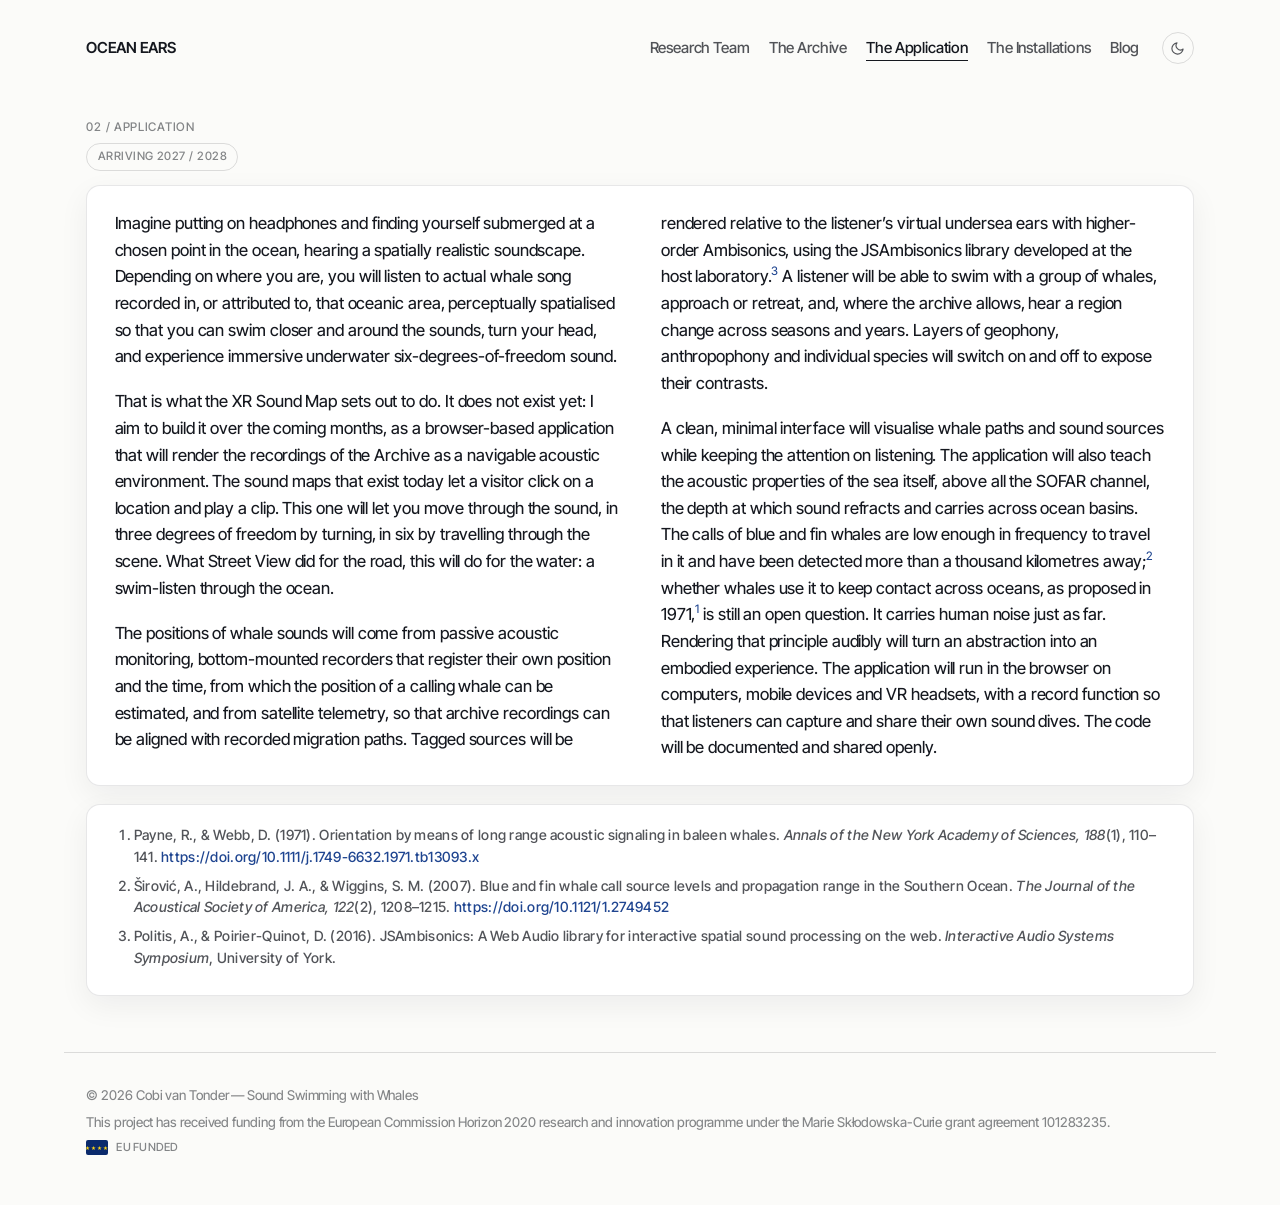
==== commit e85910e4: "Application: remove the user-testing sentence Co-Authored-By: Claude Fable 5.1 <noreply@anthropic.co" ====
--- a/application/index.html
+++ b/application/index.html
@@ -40,7 +40,7 @@
       <p>Imagine putting on headphones and finding yourself submerged at a chosen point in the ocean, hearing a spatially realistic soundscape. Depending on where you are, you will listen to actual whale song recorded in, or attributed to, that oceanic area, perceptually spatialised so that you can swim closer and around the sounds, turn your head, and experience immersive underwater six-degrees-of-freedom sound.</p>
       <p>That is what the XR Sound Map sets out to do. It does not exist yet: I aim to build it over the coming months, as a browser-based application that will render the recordings of the Archive as a navigable acoustic environment. The sound maps that exist today let a visitor click on a location and play a clip. This one will let you move through the sound, in three degrees of freedom by turning, in six by travelling through the scene. What Street View did for the road, this will do for the water: a swim-listen through the ocean.</p>
       <p>The positions of whale sounds will come from passive acoustic monitoring, bottom-mounted recorders that register their own position and the time, from which the position of a calling whale can be estimated, and from satellite telemetry, so that archive recordings can be aligned with recorded migration paths. Tagged sources will be rendered relative to the listener&rsquo;s virtual undersea ears with higher-order Ambisonics, using the JSAmbisonics library developed at the host laboratory.<sup>3</sup> A listener will be able to swim with a group of whales, approach or retreat, and, where the archive allows, hear a region change across seasons and years. Layers of geophony, anthropophony and individual species will switch on and off to expose their contrasts.</p>
-      <p>A clean, minimal interface will visualise whale paths and sound sources while keeping the attention on listening. The application will also teach the acoustic properties of the sea itself, above all the SOFAR channel, the depth at which sound refracts and carries across ocean basins. The calls of blue and fin whales are low enough in frequency to travel in it and have been detected more than a thousand kilometres away;<sup>2</sup> whether whales use it to keep contact across oceans, as proposed in 1971,<sup>1</sup> is still an open question. It carries human noise just as far. Rendering that principle audibly will turn an abstraction into an embodied experience. The application will run in the browser on computers, mobile devices and VR headsets, with a record function so that listeners can capture and share their own sound dives. Prototypes will be tested with at least fifty users across ages and backgrounds, and the code will be documented and shared openly.</p>
+      <p>A clean, minimal interface will visualise whale paths and sound sources while keeping the attention on listening. The application will also teach the acoustic properties of the sea itself, above all the SOFAR channel, the depth at which sound refracts and carries across ocean basins. The calls of blue and fin whales are low enough in frequency to travel in it and have been detected more than a thousand kilometres away;<sup>2</sup> whether whales use it to keep contact across oceans, as proposed in 1971,<sup>1</sup> is still an open question. It carries human noise just as far. Rendering that principle audibly will turn an abstraction into an embodied experience. The application will run in the browser on computers, mobile devices and VR headsets, with a record function so that listeners can capture and share their own sound dives. The code will be documented and shared openly.</p>
     </div>
     <div class="refs-block">
       <ol class="refs">
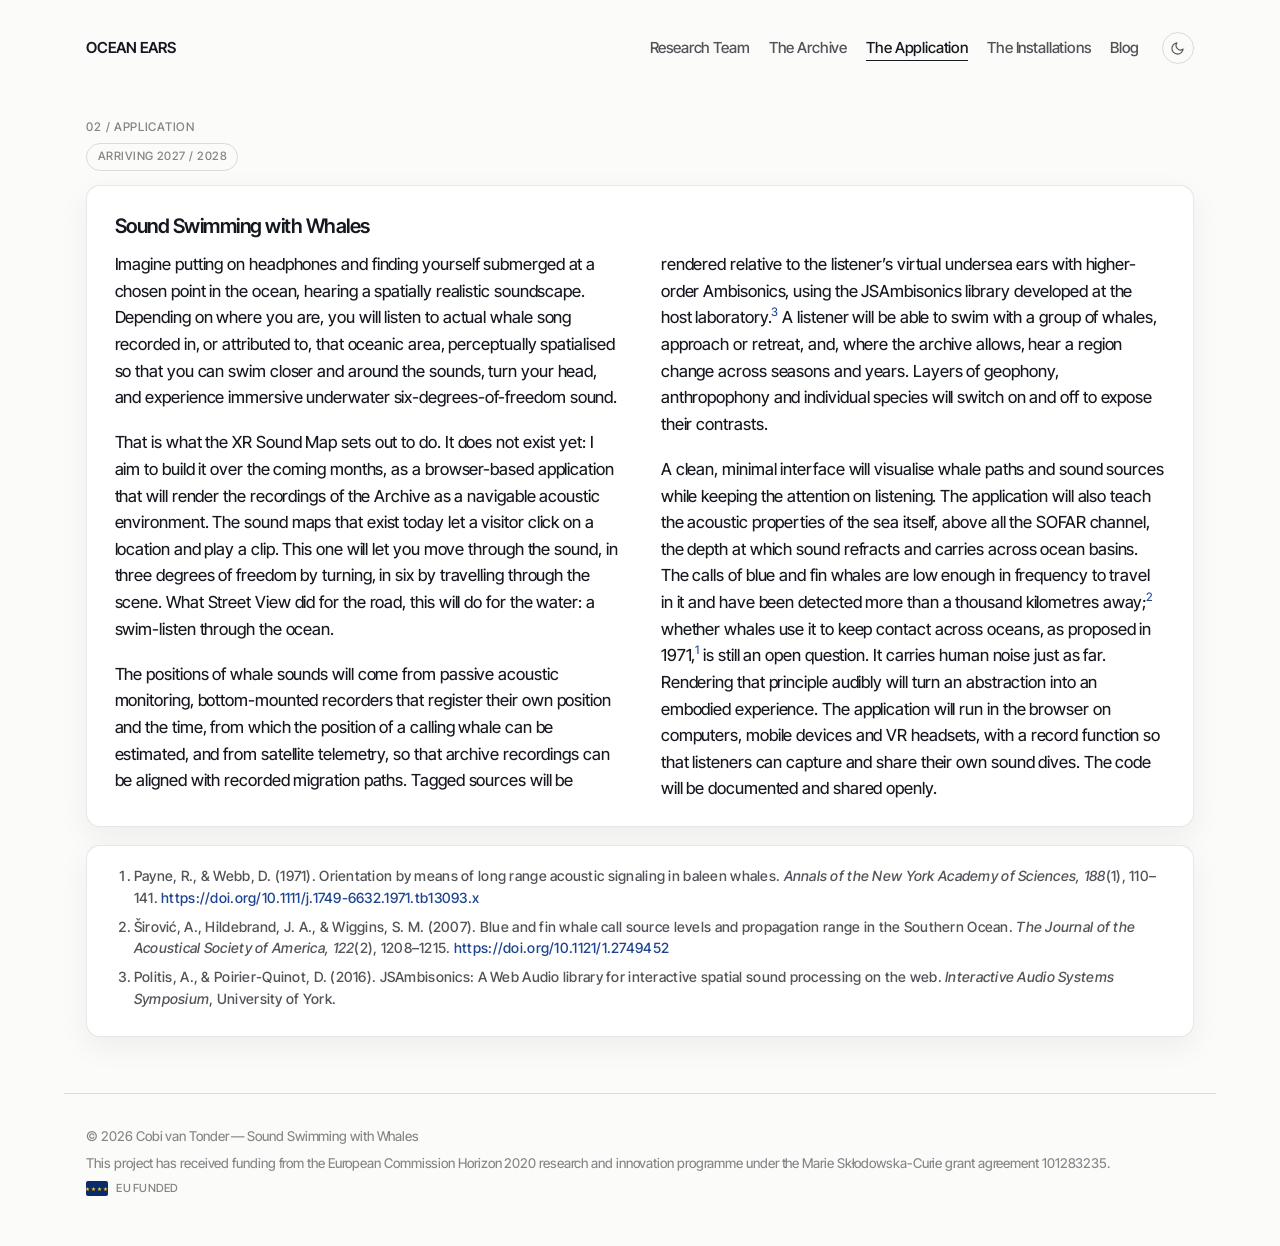
==== commit 5350178c: "Application: heading Sound Swimming with Whales inside the text card Co-Authored-By: Claude Fable 5." ====
--- a/application/index.html
+++ b/application/index.html
@@ -37,6 +37,7 @@
     <span class="soon">Arriving 2027 / 2028</span>
     </div>
     <div class="prose">
+      <h3>Sound Swimming with Whales</h3>
       <p>Imagine putting on headphones and finding yourself submerged at a chosen point in the ocean, hearing a spatially realistic soundscape. Depending on where you are, you will listen to actual whale song recorded in, or attributed to, that oceanic area, perceptually spatialised so that you can swim closer and around the sounds, turn your head, and experience immersive underwater six-degrees-of-freedom sound.</p>
       <p>That is what the XR Sound Map sets out to do. It does not exist yet: I aim to build it over the coming months, as a browser-based application that will render the recordings of the Archive as a navigable acoustic environment. The sound maps that exist today let a visitor click on a location and play a clip. This one will let you move through the sound, in three degrees of freedom by turning, in six by travelling through the scene. What Street View did for the road, this will do for the water: a swim-listen through the ocean.</p>
       <p>The positions of whale sounds will come from passive acoustic monitoring, bottom-mounted recorders that register their own position and the time, from which the position of a calling whale can be estimated, and from satellite telemetry, so that archive recordings can be aligned with recorded migration paths. Tagged sources will be rendered relative to the listener&rsquo;s virtual undersea ears with higher-order Ambisonics, using the JSAmbisonics library developed at the host laboratory.<sup>3</sup> A listener will be able to swim with a group of whales, approach or retreat, and, where the archive allows, hear a region change across seasons and years. Layers of geophony, anthropophony and individual species will switch on and off to expose their contrasts.</p>
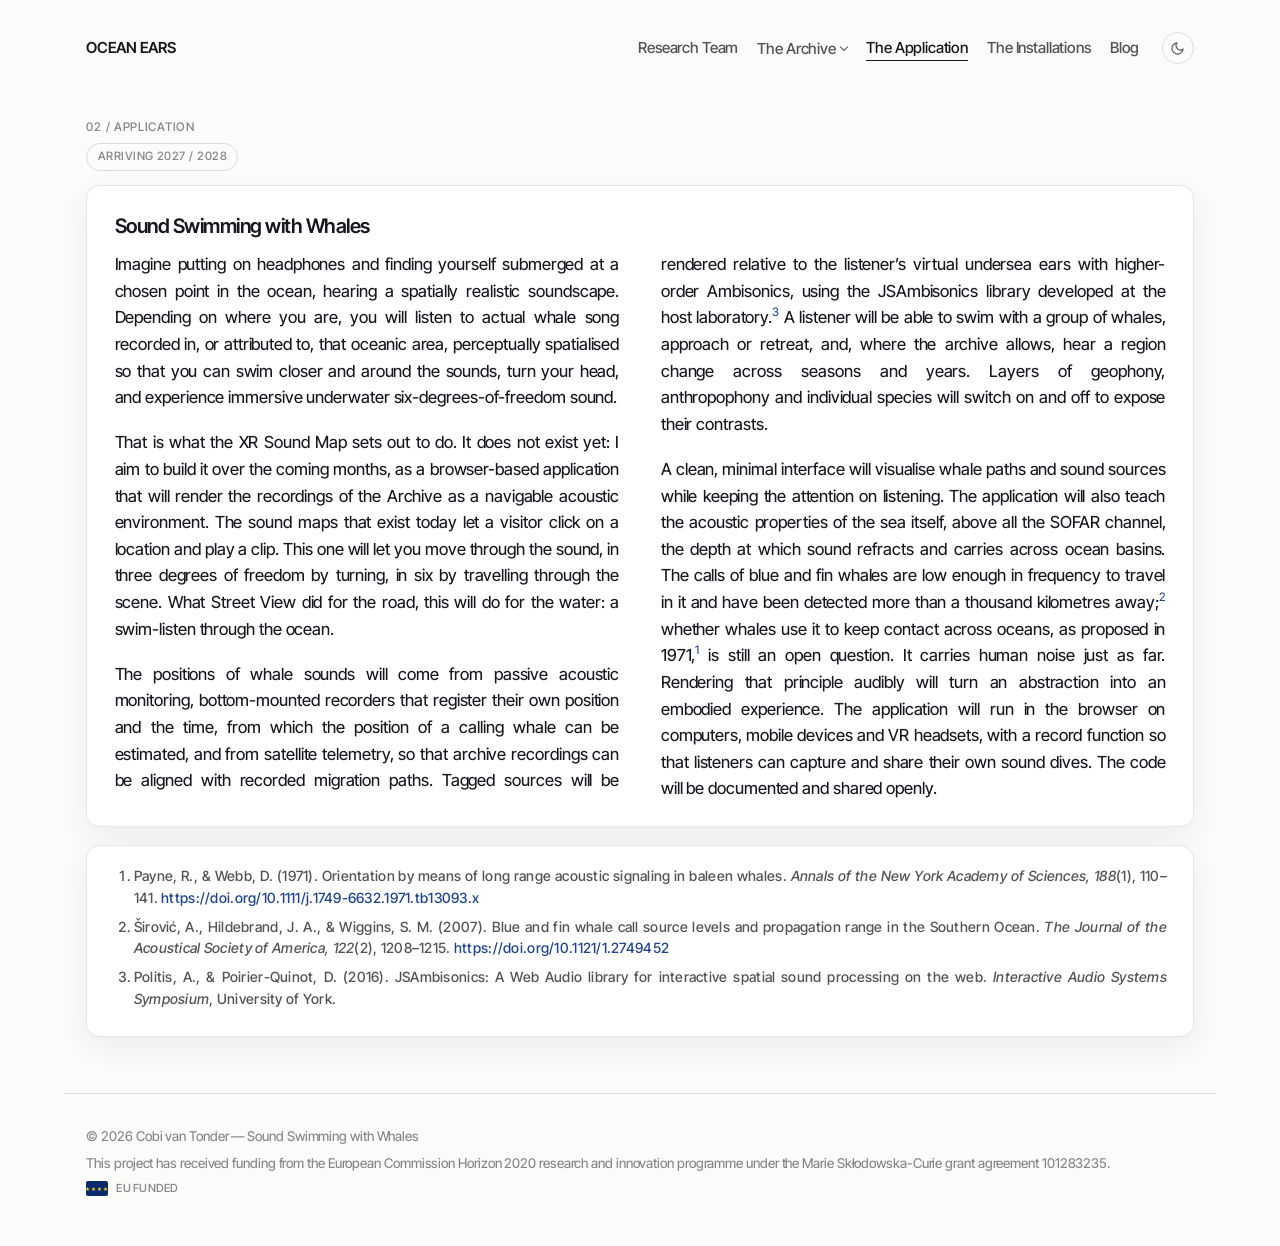
==== commit 58279c5b: "About whales page under the Archive: to-scale figures, open species entries, Archive submenu; email " ====
--- a/application/index.html
+++ b/application/index.html
@@ -21,7 +21,13 @@
   <a class="mark" href="../">OCEAN&nbsp;EARS</a>
   <nav>
     <a href="../team/">Research Team</a>
-    <a href="../archive/">The Archive</a>
+    <div class="menu">
+      <button class="menu-btn" type="button" aria-haspopup="true" aria-expanded="false">The Archive<span class="caret" aria-hidden="true"></span></button>
+      <div class="sub" hidden>
+        <a href="../archive/">The Archive</a>
+        <a href="../archive/whales/">About whales</a>
+      </div>
+    </div>
     <a href="../application/" aria-current="page">The Application</a>
     <a href="../installations/">The Installations</a>
     <a href="../blog/">Blog</a>
--- a/assets/site.css
+++ b/assets/site.css
@@ -308,7 +308,14 @@
 body.water .topbar,body.water .hero,body.water section,body.water footer{position:relative;z-index:1}
 body.water .facet,body.water .map-card{-webkit-backdrop-filter:blur(12px);backdrop-filter:blur(12px)}
 body.water .btn{color:#0f2350;background:var(--accent)}
-body.water .theme-toggle{display:none}
+/* on the water page the cards follow the switch: white on paper, dark on ocean */
+:root:not([data-theme="ocean"]) body.water .facet,:root:not([data-theme="ocean"]) body.water .map-card{
+  --ink:#15181f; --ink-2:rgba(21,24,31,.74); --ink-3:rgba(21,24,31,.52); --rule:rgba(21,24,31,.14); --accent:#1f4590; --accent-soft:rgba(31,69,144,.08);
+  --card:rgba(255,255,255,.92); --card-edge:rgba(255,255,255,.9); --card-shadow:0 16px 40px rgba(2,10,30,.35);
+  color:var(--ink);
+}
+:root:not([data-theme="ocean"]) body.water .map-card text{fill:var(--ink-3)}
+:root:not([data-theme="ocean"]) body.water .map-overlay{background:linear-gradient(180deg,transparent 45%,rgba(255,255,255,.92))}
 /* soft waves behind the title */
 body.water .hero{position:relative;overflow:visible}
 body.water .wavewrap{display:block;position:absolute;left:-2%;right:-2%;top:50%;transform:translateY(-50%);z-index:-1;pointer-events:none;opacity:.45}
@@ -319,3 +326,106 @@
 .refs-block{margin:0 0 1.1rem;padding:1.2rem 1.6rem;background:var(--card);border:1px solid var(--card-edge);box-shadow:var(--card-shadow);border-radius:var(--radius)}
 .refs-block .refs{margin:0}
 sup{font-size:.7em;line-height:0;color:var(--accent)}
+.soon-inline{font-family:var(--body);font-size:.72rem;font-weight:500;letter-spacing:.06em;text-transform:uppercase;color:var(--ink-3);margin-left:.5rem;vertical-align:middle}
+/* opening statement on the landing page */
+.prose .statement{font-size:1.45rem;line-height:1.4;font-weight:500;letter-spacing:-.015em;color:var(--ink);margin:0 0 1.8rem;column-span:all;break-inside:avoid;max-width:34em}
+@media(max-width:760px){.prose .statement{font-size:1.2rem}}
+
+/* ---------- paragraphs justified everywhere except small screens ---------- */
+@media(min-width:761px){
+  p,.prose p,.facet p,.card p,.person p,.inst,.accordion .body p,.lede,.keyterms p,.refs li,table.plain td{text-align:justify;text-justify:inter-word;hyphens:auto;-webkit-hyphens:auto}
+  .statement,figcaption,.credit-line,.meta,.footflag,.copyright,.funding,.share .h,.pn .k,.pn .t,.contact-block .row,.mail-link,.person .mail{text-align:left}
+  .credit-line{text-align:right}
+}
+/* main introduction: wider space between the columns, no gap at the top of the first column */
+@media(min-width:1000px){
+  .block .prose{column-gap:3.6rem}
+  .prose > :first-child,.prose .statement + *{margin-top:0}
+}
+/* headings and the opening statement: never hyphenated, never justified */
+h1,h2,h3,h4,.prose p.statement,.facet h3,.card h2,.person h3,.pn .t,.map-overlay h3,.whales-block h3,.prose h3,.entry-head h1,.jhead h1,.pillar h2,.subtitle,.pillar .subtitle,.entry-head .stand{hyphens:manual;-webkit-hyphens:manual;text-align:left;overflow-wrap:normal;word-break:normal}
+.reveal-btn{font-family:var(--body);font-size:.8rem;letter-spacing:.02em;font-weight:500;color:var(--ink);background:none;border:1px solid var(--ink-3);border-radius:4px;padding:.45rem .8rem;cursor:pointer}
+.reveal-btn:hover{border-color:var(--ink);color:var(--ink)}
+.reveal-btn.small{font-size:.72rem;padding:.25rem .55rem;vertical-align:middle}
+:root[data-theme="ocean"] .reveal-btn{color:var(--ink);border-color:var(--ink-3)}
+/* species list */
+.species{list-style:none;padding:0;margin:.4rem 0 0;columns:2;column-gap:2rem}
+.species li{padding:.35rem 0;border-bottom:1px solid var(--rule);break-inside:avoid;font-size:1rem}
+.species .note{font-size:.72rem;letter-spacing:.06em;text-transform:uppercase;color:var(--ink-3);margin-left:.5rem}
+@media(min-width:1000px){.pillar .prose:has(.species){column-count:1}}
+@media(max-width:520px){.species{columns:1}}
+/* quoted passage with source */
+.prose blockquote.cite{border-left:2px solid var(--rule);padding:.2rem 0 .2rem 1.2rem;margin:1rem 0 .4rem;font-family:var(--body);font-style:normal;font-size:1rem;color:var(--ink-2);break-inside:avoid}
+.prose blockquote.cite p{font-size:1rem;line-height:1.65;margin:0 0 .9rem}
+.prose blockquote.cite footer{font-size:.82rem;color:var(--ink-3);margin-top:.2rem}
+@media(min-width:1000px){.pillar .prose:has(.cite){column-count:1}}
+/* species sound entries */
+.sounds-group{margin:0 0 1.1rem}
+.sounds-group .label{margin:.4rem 0 .5rem}
+.sp{border-top:1px solid var(--rule)}
+.sp:last-child{border-bottom:1px solid var(--rule)}
+.sp summary{list-style:none;cursor:pointer;padding:.75rem 0;display:flex;justify-content:space-between;align-items:center;font-weight:500;font-size:1.02rem}
+.sp summary::-webkit-details-marker{display:none}
+.sp summary::after{content:"+";color:var(--ink-3);font-weight:400;transition:transform .2s}
+.sp[open] summary::after{transform:rotate(45deg)}
+.sp dl{display:grid;grid-template-columns:6.5rem 1fr;gap:.35rem 1rem;padding:0 0 1rem}
+.sp dt{font-family:var(--body);font-size:.72rem;letter-spacing:.06em;text-transform:uppercase;color:var(--ink-3);font-weight:500;padding-top:.15rem}
+.sp dd{margin:0;color:var(--ink-2);font-size:.98rem;line-height:1.6;text-align:left}
+@media(max-width:520px){.sp dl{grid-template-columns:1fr;gap:.1rem}.sp dt{margin-top:.4rem}}
+.infogram.sizes{min-width:0;max-width:440px;margin:0 auto}
+.infogram-wrap .label{margin:0 0 .6rem}
+/* About whales: swarm figures, species icons */
+.infogram.swarm{min-width:640px;max-width:100%;margin:0 auto}
+.whale-defs{position:absolute;width:0;height:0;overflow:hidden}
+.wo{fill:var(--card);stroke:var(--ink);stroke-width:1.1;stroke-linejoin:round;vector-effect:non-scaling-stroke}
+.wl{fill:none;stroke:var(--ink);stroke-width:1;vector-effect:non-scaling-stroke}
+.wd,.ws{fill:var(--ink)}
+.sp summary .name{display:flex;align-items:center;flex:1;min-width:0}
+.sp .ico{width:3rem;height:1.15rem;margin-right:.7rem;flex:none;overflow:visible}
+.sp summary .len{font-size:.78rem;color:var(--ink-3);margin:0 .9rem 0 .6rem;white-space:nowrap}
+.group-note{font-size:.95rem;color:var(--ink-2);line-height:1.55;margin:0 0 .7rem;text-align:left}
+.infogram-wrap .credits{margin:.6rem 0 .3rem;border-top:1px solid var(--rule);padding-top:.5rem;font-size:.68rem;color:var(--ink-3);line-height:1.45}
+.infogram-wrap .credits summary{cursor:pointer;font-size:.68rem;letter-spacing:.06em;text-transform:uppercase;color:var(--ink-3)}
+.infogram-wrap .credits p{margin:.5rem 0;font-size:.68rem;color:var(--ink-3);text-align:left}
+.infogram-wrap .credits .refs{margin:0;padding-left:1.1rem;font-size:.68rem;text-align:left}
+.infogram-wrap .credits .refs li{text-align:left;hyphens:manual;break-inside:avoid;margin:0 0 .15rem}
+.infogram-wrap .credits .refs a{color:var(--ink-3);overflow-wrap:anywhere}
+@media(min-width:900px){.infogram-wrap .credits .refs{columns:2;column-gap:2rem}}
+@media(max-width:520px){.sp .ico{width:2.4rem;margin-right:.5rem}.sp summary .len{margin-right:.5rem}}
+.swarm .est,.sp .ico.est{stroke-dasharray:3 2.5}
+.swarm.phone{display:none}
+.swarm.desk .nm{font-size:11px}.swarm.desk .len{font-size:10px}
+.swarm.phone .nm{font-size:18px}.swarm.phone .len{font-size:16px}
+@media(max-width:760px){.swarm.desk{display:none}.swarm.phone{display:block}}
+/* About whales: open species entries in newspaper columns */
+.paper{column-count:1;column-gap:2.4rem;column-rule:1px solid var(--rule);margin:.2rem 0 0}
+@media(min-width:1000px){.paper{column-count:2}}@media(min-width:1500px){.paper{column-count:3}}
+.paper .e{break-inside:avoid;margin:0 0 1.3rem;padding:0 0 .2rem}
+.paper .e h4{font-family:var(--body);font-size:1.05rem;font-weight:500;margin:0 0 .4rem;display:flex;align-items:center;gap:.6rem;text-align:left;hyphens:manual}
+.paper .e h4 svg{width:3.4rem;height:1.3rem;flex:none;overflow:visible}
+.paper .e h4 span{font-size:.78rem;color:var(--ink-3);font-weight:400;margin-left:auto;white-space:nowrap}
+.paper .e p{margin:0 0 .35rem;font-size:.95rem;line-height:1.55;color:var(--ink-2);text-align:left}
+@media(min-width:761px){.paper .e p{text-align:justify;hyphens:auto}}
+.paper .e p b{font-weight:500;color:var(--ink);font-size:.68rem;letter-spacing:.06em;text-transform:uppercase;margin-right:.4rem}
+/* Archive subpage link */
+.subpage{display:block;background:var(--card);border:1px solid var(--card-edge);border-radius:14px;box-shadow:var(--card-shadow);padding:1rem 1.2rem;margin:0 0 1.1rem;text-decoration:none;color:inherit}
+.subpage .h{display:block;font-family:var(--body);font-weight:500;font-size:1.05rem;margin:0 0 .25rem}
+.subpage .h::after{content:" \2192";color:var(--ink-3)}
+.subpage .sub{display:block;font-size:.95rem;color:var(--ink-2);line-height:1.5;text-align:left}
+.subpage:hover .h{text-decoration:underline}
+.glass.title .n .crumb{color:inherit;text-decoration:none}.glass.title .n .crumb:hover{text-decoration:underline}
+/* Nav submenu: click to open */
+.topbar nav .menu{position:relative}
+.topbar nav .menu-btn{background:none;border:0;padding:0;font:inherit;font-weight:500;letter-spacing:-.01em;font-size:.95rem;color:var(--ink-2);cursor:pointer;display:inline-flex;align-items:center;gap:.35rem;line-height:inherit}
+.topbar nav .menu-btn:hover,.topbar nav .menu-btn[aria-expanded="true"]{color:var(--ink)}
+.topbar nav .menu-btn[aria-current]{color:var(--ink);border-bottom:1px solid var(--ink)}
+.topbar nav .menu-btn .caret{width:.36rem;height:.36rem;border-right:1.5px solid currentColor;border-bottom:1.5px solid currentColor;transform:translateY(-2px) rotate(45deg);transition:transform .2s}
+.topbar nav .menu-btn[aria-expanded="true"] .caret{transform:translateY(1px) rotate(225deg)}
+.topbar nav .sub{display:flex;flex-direction:column;gap:.45rem;position:absolute;top:100%;left:0;margin-top:.55rem;padding:.75rem 1rem;background:var(--card);border:1px solid var(--card-edge);border-radius:12px;box-shadow:var(--card-shadow);z-index:20;min-width:11rem}
+.topbar nav .sub a{font-size:.92rem;white-space:nowrap;align-self:flex-start}
+:root[data-theme="ocean"] .topbar nav .sub{-webkit-backdrop-filter:blur(12px);backdrop-filter:blur(12px)}
+@media(max-width:760px){
+  .topbar nav .sub{position:static;margin:.35rem 0 .3rem;padding:.4rem 0 .4rem .9rem;background:none;border:0;border-left:1px solid var(--rule);border-radius:0;box-shadow:none;min-width:0}
+  .topbar nav .menu{flex-basis:100%}
+}
+.topbar nav .sub[hidden]{display:none}
